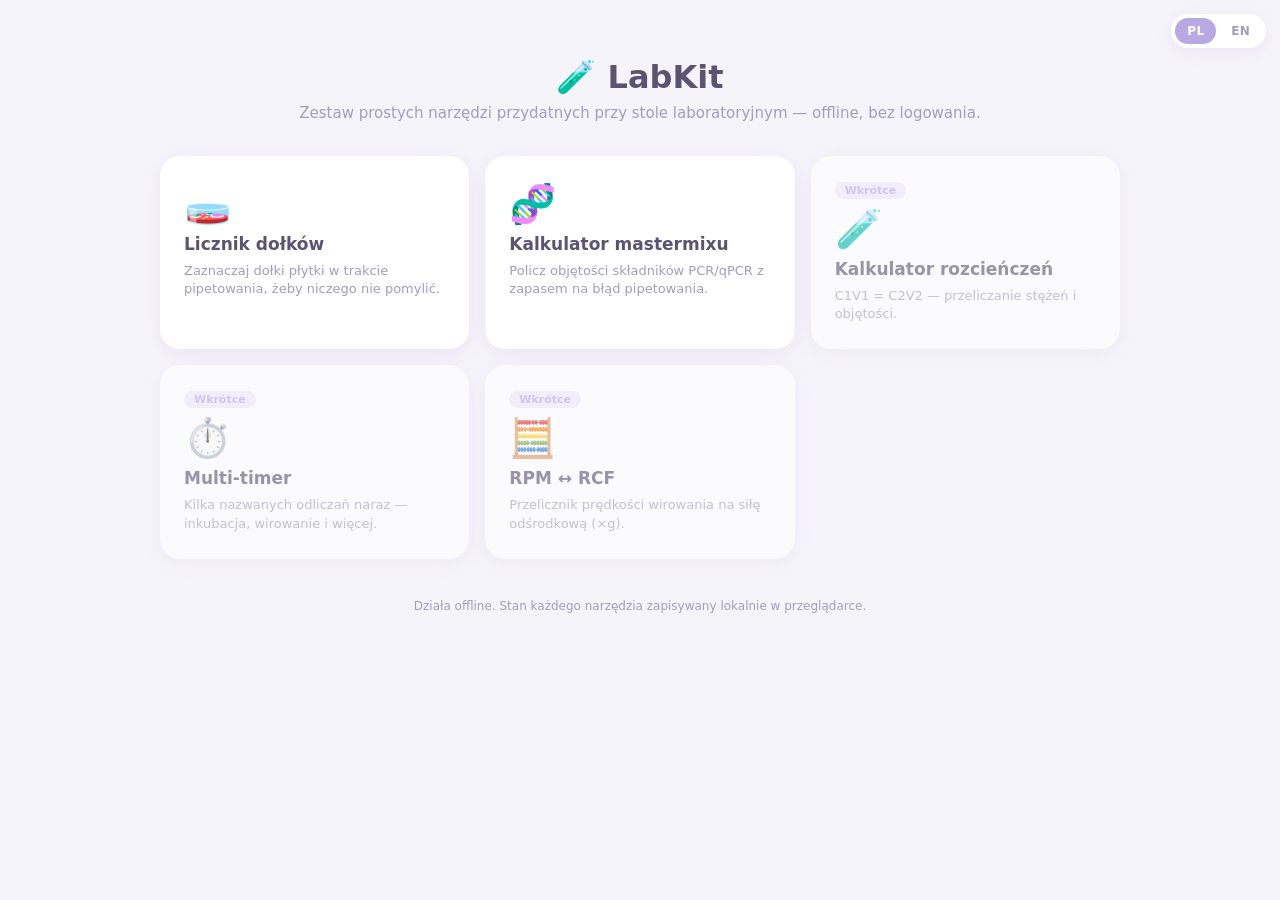
==== index.html @ 302b73f9 "Initial commit: LabKit lab tools site Adds a landing page and two working tools (Well Tracker, Maste" ====
<!DOCTYPE html>
<html lang="pl">
<head>
<meta charset="UTF-8">
<meta name="viewport" content="width=device-width, initial-scale=1.0">
<title>LabKit — narzędzia laboratoryjne</title>
<link rel="stylesheet" href="assets/style.css">
<style>
  .wrap { max-width: 960px; margin: 0 auto; padding-top: 10px; }
  .hero { text-align: center; margin: 30px 0 34px; }
  .hero h1 { font-size: 32px; margin: 0 0 8px; }
  .hero p { color: var(--muted); font-size: 15px; margin: 0; }
  .grid {
    display: grid; grid-template-columns: repeat(auto-fill, minmax(230px, 1fr));
    gap: 16px;
  }
  .tool-card {
    background: var(--panel); border-radius: 20px; padding: 24px 22px;
    box-shadow: var(--shadow); text-decoration: none; color: var(--text);
    display: flex; flex-direction: column; gap: 8px; transition: transform .12s;
    border: 2px solid transparent;
  }
  .tool-card:hover { transform: translateY(-4px); border-color: var(--accent); }
  .tool-card .emoji { font-size: 38px; }
  .tool-card .name { font-size: 17px; font-weight: 700; }
  .tool-card .desc { font-size: 13px; color: var(--muted); line-height: 1.4; }
  .tool-card.disabled {
    cursor: default; opacity: .6; pointer-events: none; position: relative;
  }
  .soon { align-self: flex-start; font-size: 11px; background: var(--accent-soft); color: var(--accent); border-radius: 999px; padding: 2px 10px; font-weight: 600; }
  footer { text-align: center; color: var(--muted); font-size: 12px; margin: 40px 0 10px; }
</style>
</head>
<body>

  <div class="lang-toggle">
    <button id="btnPl" class="active">PL</button>
    <button id="btnEn">EN</button>
  </div>

  <div class="wrap">
    <div class="hero">
      <h1>🧪 LabKit</h1>
      <p data-i18n="tagline">Zestaw prostych narzędzi przydatnych przy stole laboratoryjnym — offline, bez logowania.</p>
    </div>

    <div class="grid">
      <a class="tool-card" href="tools/wells.html">
        <div class="emoji">🧫</div>
        <div class="name" data-i18n="wellsName">Licznik dołków</div>
        <div class="desc" data-i18n="wellsDesc">Zaznaczaj dołki płytki w trakcie pipetowania, żeby niczego nie pomylić.</div>
      </a>
      <a class="tool-card" href="tools/mastermix.html">
        <div class="emoji">🧬</div>
        <div class="name" data-i18n="mmName">Kalkulator mastermixu</div>
        <div class="desc" data-i18n="mmDesc">Policz objętości składników PCR/qPCR z zapasem na błąd pipetowania.</div>
      </a>
      <div class="tool-card disabled">
        <span class="soon" data-i18n="soon">Wkrótce</span>
        <div class="emoji">🧪</div>
        <div class="name" data-i18n="dilName">Kalkulator rozcieńczeń</div>
        <div class="desc" data-i18n="dilDesc">C1V1 = C2V2 — przeliczanie stężeń i objętości.</div>
      </div>
      <div class="tool-card disabled">
        <span class="soon" data-i18n="soon">Wkrótce</span>
        <div class="emoji">⏱️</div>
        <div class="name" data-i18n="timerName">Multi-timer</div>
        <div class="desc" data-i18n="timerDesc">Kilka nazwanych odliczań naraz — inkubacja, wirowanie i więcej.</div>
      </div>
      <div class="tool-card disabled">
        <span class="soon" data-i18n="soon">Wkrótce</span>
        <div class="emoji">🧮</div>
        <div class="name" data-i18n="rcfName">RPM ↔ RCF</div>
        <div class="desc" data-i18n="rcfDesc">Przelicznik prędkości wirowania na siłę odśrodkową (×g).</div>
      </div>
    </div>

    <footer data-i18n="footer">Działa offline. Stan każdego narzędzia zapisywany lokalnie w przeglądarce.</footer>
  </div>

<script>
const DICT = {
  pl: {
    tagline: "Zestaw prostych narzędzi przydatnych przy stole laboratoryjnym — offline, bez logowania.",
    wellsName: "Licznik dołków", wellsDesc: "Zaznaczaj dołki płytki w trakcie pipetowania, żeby niczego nie pomylić.",
    mmName: "Kalkulator mastermixu", mmDesc: "Policz objętości składników PCR/qPCR z zapasem na błąd pipetowania.",
    dilName: "Kalkulator rozcieńczeń", dilDesc: "C1V1 = C2V2 — przeliczanie stężeń i objętości.",
    timerName: "Multi-timer", timerDesc: "Kilka nazwanych odliczań naraz — inkubacja, wirowanie i więcej.",
    rcfName: "RPM ↔ RCF", rcfDesc: "Przelicznik prędkości wirowania na siłę odśrodkową (×g).",
    soon: "Wkrótce",
    footer: "Działa offline. Stan każdego narzędzia zapisywany lokalnie w przeglądarce.",
  },
  en: {
    tagline: "A small set of tools for the lab bench — works offline, no sign-in required.",
    wellsName: "Well Tracker", wellsDesc: "Tap each well as you pipette so you never lose track of what's been added.",
    mmName: "Mastermix Calculator", mmDesc: "Calculate PCR/qPCR component volumes with a pipetting-error buffer.",
    dilName: "Dilution Calculator", dilDesc: "C1V1 = C2V2 — convert between concentrations and volumes.",
    timerName: "Multi-Timer", timerDesc: "Run several named countdowns at once — incubation, spins, and more.",
    rcfName: "RPM ↔ RCF", rcfDesc: "Convert centrifuge speed to relative centrifugal force (×g) and back.",
    soon: "Coming soon",
    footer: "Works offline. Each tool's state is saved locally in your browser.",
  },
};

function applyLang(lang) {
  document.documentElement.lang = lang;
  document.querySelectorAll("[data-i18n]").forEach(el => {
    const key = el.dataset.i18n;
    if (DICT[lang][key]) el.textContent = DICT[lang][key];
  });
  document.getElementById("btnPl").classList.toggle("active", lang === "pl");
  document.getElementById("btnEn").classList.toggle("active", lang === "en");
  localStorage.setItem("labkit_lang", lang);
}

document.getElementById("btnPl").onclick = () => applyLang("pl");
document.getElementById("btnEn").onclick = () => applyLang("en");
applyLang(localStorage.getItem("labkit_lang") || "pl");
</script>
</body>
</html>
---- assets/style.css ----
/* LabKit shared theme — pastel, soft shadows, rounded corners */
:root {
  --bg: #f6f4fb;
  --panel: #ffffff;
  --panel2: #f0ecf8;
  --text: #5a5470;
  --muted: #a39db8;
  --line: #e6e0f0;
  --accent: #b8a9e3;
  --accent-soft: #efe9fb;
  --mint: #bdeac0;
  --mint-soft: #eafaeb;
  --shadow: 0 4px 20px rgba(150, 130, 200, .12);
}
* { box-sizing: border-box; -webkit-tap-highlight-color: transparent; }
html, body { height: 100%; }
body {
  margin: 0;
  font-family: system-ui, -apple-system, "Segoe UI", Roboto, sans-serif;
  background: var(--bg);
  color: var(--text);
  padding: 18px;
}

/* ---------- language toggle (fixed, top-right) ---------- */
.lang-toggle {
  position: fixed; top: 14px; right: 14px; z-index: 60;
  display: flex; gap: 3px; background: var(--panel); border-radius: 999px;
  padding: 4px; box-shadow: var(--shadow);
}
.lang-toggle button {
  border: none; background: transparent; color: var(--muted);
  font: inherit; font-size: 12px; font-weight: 600; padding: 6px 12px;
  border-radius: 999px; cursor: pointer; letter-spacing: .02em;
}
.lang-toggle button.active { background: var(--accent); color: #fff; }
.lang-toggle button:hover:not(.active) { color: var(--text); }

/* ---------- start screen (device picker) ---------- */
#start {
  position: fixed; inset: 0;
  background: linear-gradient(160deg, #f6f4fb 0%, #efeaf9 100%);
  display: flex; flex-direction: column; align-items: center; justify-content: center;
  gap: 26px; padding: 24px; text-align: center; z-index: 50;
}
#start h1 { font-size: 26px; margin: 0; }
#start p { color: var(--muted); margin: 0; max-width: 420px; font-size: 15px; }
.devices { display: flex; gap: 18px; flex-wrap: wrap; justify-content: center; }
.device-card {
  background: var(--panel); border: 2px solid var(--line); border-radius: 20px;
  padding: 28px 30px; width: 170px; cursor: pointer;
  box-shadow: var(--shadow); transition: transform .12s, border-color .12s;
  display: flex; flex-direction: column; align-items: center; gap: 10px;
}
.device-card:hover, .device-card:active { transform: translateY(-4px); border-color: var(--accent); }
.device-card .emoji { font-size: 46px; }
.device-card .name { font-size: 17px; font-weight: 600; }
.device-card .desc { font-size: 12px; color: var(--muted); }

/* ---------- shared layout ---------- */
h2 { font-size: 20px; margin: 0 0 2px; }
.sub { color: var(--muted); font-size: 13px; margin: 0 0 16px; }
.panel { background: var(--panel); border-radius: 16px; padding: 16px; box-shadow: var(--shadow); margin-bottom: 16px; }
.spacer { flex: 1; }

.topbar { display: flex; align-items: center; gap: 10px; margin-bottom: 4px; }
.home-link {
  font-size: 13px; color: var(--muted); text-decoration: none; display: inline-flex;
  align-items: center; gap: 4px; padding: 6px 10px; border-radius: 10px;
}
.home-link:hover { background: var(--panel2); color: var(--text); }

/* ---------- controls (toolbars / forms) ---------- */
.toolbar, .controls {
  display: flex; flex-wrap: wrap; gap: 12px; align-items: center;
  background: var(--panel); padding: 12px 14px; border-radius: 14px;
  margin-bottom: 16px; box-shadow: var(--shadow);
}
.toolbar label, .controls label { font-size: 12px; color: var(--muted); display: flex; flex-direction: column; gap: 4px; }
select, button, input[type=text], input[type=number] {
  font: inherit; background: var(--panel2); color: var(--text);
  border: 1px solid var(--line); border-radius: 10px; padding: 9px 13px; cursor: pointer;
}
input[type=text], input[type=number] { cursor: text; width: 100%; }
.controls .num { width: 90px; }
button:hover { border-color: var(--accent); }
button.primary { background: var(--accent); color: #fff; border-color: var(--accent); font-weight: 600; }

/* ---------- chips ---------- */
.substances { display: flex; flex-wrap: wrap; gap: 8px; align-items: center; margin-bottom: 16px; }
.chip {
  display: flex; align-items: center; gap: 8px; background: var(--panel);
  padding: 7px 12px; border-radius: 999px; border: 2px solid transparent;
  cursor: pointer; font-size: 13px; box-shadow: var(--shadow);
}
.chip.active { border-color: var(--accent); background: var(--accent-soft); }
.swatch { width: 16px; height: 16px; border-radius: 50%; flex: none; box-shadow: inset 0 0 0 1px rgba(0,0,0,.06); }
.chip .count { color: var(--muted); font-size: 11px; }

/* ---------- stat tiles ---------- */
.summary { display: flex; flex-wrap: wrap; gap: 14px; }
.stat { flex: 1; min-width: 150px; background: var(--accent-soft); border-radius: 14px; padding: 14px 16px; text-align: center; }
.stat.green { background: var(--mint-soft); }
.stat .v { font-size: 26px; font-weight: 700; color: var(--text); }
.stat .l { font-size: 12px; color: var(--muted); margin-top: 2px; }

.stats { margin-top: 14px; color: var(--muted); font-size: 14px; }
.stats b { color: var(--text); }
.hint { color: var(--muted); font-size: 12px; line-height: 1.6; margin-top: 8px; }
.badge { font-size: 11px; background: var(--mint); color: #3c6b40; border-radius: 999px; padding: 2px 8px; }

/* ---------- phone mode ---------- */
body.phone { padding: 12px; }
body.phone select, body.phone button, body.phone input { padding: 11px 12px; font-size: 15px; }
body.phone .chip { padding: 9px 13px; font-size: 14px; }
body.phone h2 { font-size: 18px; }
body.phone .panel { padding: 12px; }
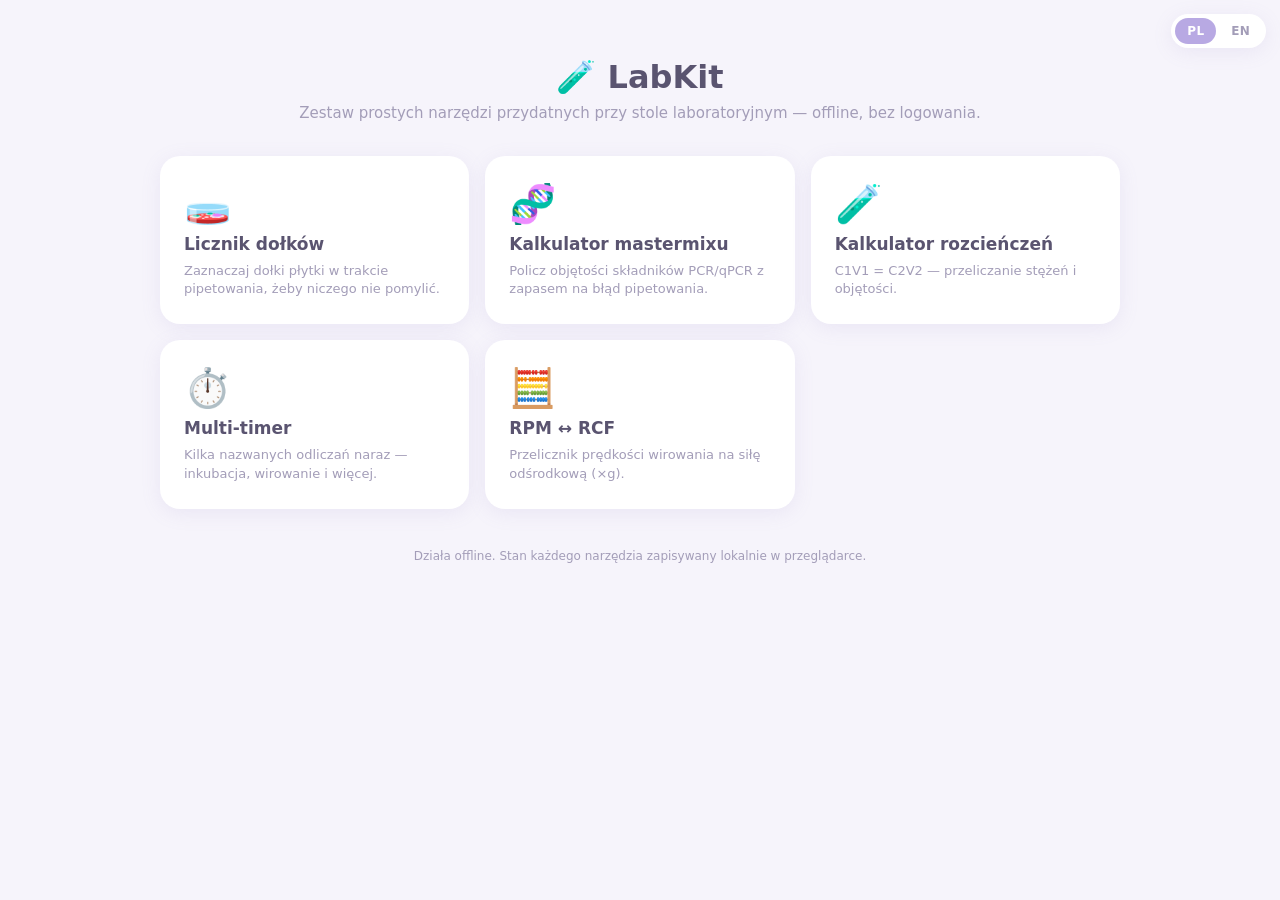
==== commit 28313abb: "Add Dilution, Multi-Timer, and RPM↔RCF tools Ports the remaining three tools from the LabKit design " ====
--- a/index.html
+++ b/index.html
@@ -24,10 +24,6 @@
   .tool-card .emoji { font-size: 38px; }
   .tool-card .name { font-size: 17px; font-weight: 700; }
   .tool-card .desc { font-size: 13px; color: var(--muted); line-height: 1.4; }
-  .tool-card.disabled {
-    cursor: default; opacity: .6; pointer-events: none; position: relative;
-  }
-  .soon { align-self: flex-start; font-size: 11px; background: var(--accent-soft); color: var(--accent); border-radius: 999px; padding: 2px 10px; font-weight: 600; }
   footer { text-align: center; color: var(--muted); font-size: 12px; margin: 40px 0 10px; }
 </style>
 </head>
@@ -55,24 +51,21 @@
         <div class="name" data-i18n="mmName">Kalkulator mastermixu</div>
         <div class="desc" data-i18n="mmDesc">Policz objętości składników PCR/qPCR z zapasem na błąd pipetowania.</div>
       </a>
-      <div class="tool-card disabled">
-        <span class="soon" data-i18n="soon">Wkrótce</span>
+      <a class="tool-card" href="tools/dilution.html">
         <div class="emoji">🧪</div>
         <div class="name" data-i18n="dilName">Kalkulator rozcieńczeń</div>
         <div class="desc" data-i18n="dilDesc">C1V1 = C2V2 — przeliczanie stężeń i objętości.</div>
-      </div>
-      <div class="tool-card disabled">
-        <span class="soon" data-i18n="soon">Wkrótce</span>
+      </a>
+      <a class="tool-card" href="tools/timers.html">
         <div class="emoji">⏱️</div>
         <div class="name" data-i18n="timerName">Multi-timer</div>
         <div class="desc" data-i18n="timerDesc">Kilka nazwanych odliczań naraz — inkubacja, wirowanie i więcej.</div>
-      </div>
-      <div class="tool-card disabled">
-        <span class="soon" data-i18n="soon">Wkrótce</span>
+      </a>
+      <a class="tool-card" href="tools/rcf.html">
         <div class="emoji">🧮</div>
         <div class="name" data-i18n="rcfName">RPM ↔ RCF</div>
         <div class="desc" data-i18n="rcfDesc">Przelicznik prędkości wirowania na siłę odśrodkową (×g).</div>
-      </div>
+      </a>
     </div>
 
     <footer data-i18n="footer">Działa offline. Stan każdego narzędzia zapisywany lokalnie w przeglądarce.</footer>
@@ -87,7 +80,6 @@
     dilName: "Kalkulator rozcieńczeń", dilDesc: "C1V1 = C2V2 — przeliczanie stężeń i objętości.",
     timerName: "Multi-timer", timerDesc: "Kilka nazwanych odliczań naraz — inkubacja, wirowanie i więcej.",
     rcfName: "RPM ↔ RCF", rcfDesc: "Przelicznik prędkości wirowania na siłę odśrodkową (×g).",
-    soon: "Wkrótce",
     footer: "Działa offline. Stan każdego narzędzia zapisywany lokalnie w przeglądarce.",
   },
   en: {
@@ -97,7 +89,6 @@
     dilName: "Dilution Calculator", dilDesc: "C1V1 = C2V2 — convert between concentrations and volumes.",
     timerName: "Multi-Timer", timerDesc: "Run several named countdowns at once — incubation, spins, and more.",
     rcfName: "RPM ↔ RCF", rcfDesc: "Convert centrifuge speed to relative centrifugal force (×g) and back.",
-    soon: "Coming soon",
     footer: "Works offline. Each tool's state is saved locally in your browser.",
   },
 };
